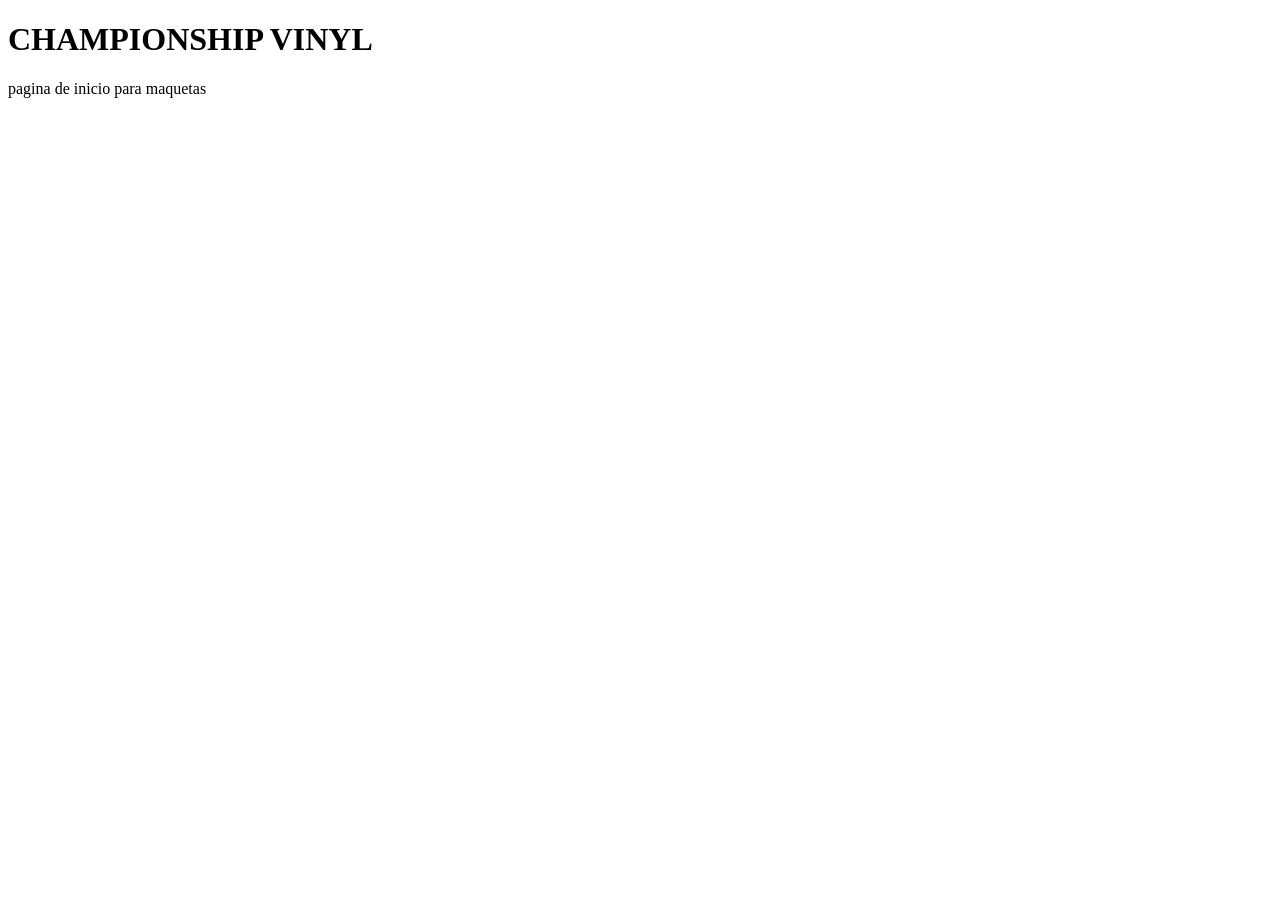
==== index.html @ 464acdf5 "Add files via upload" ====
<!DOCTYPE html>
<html lang="es">
<head>
    <title>Championship Vinyl</title>
    <link rel="stylesheet" type="text/css" href="css/estilos.css">
</head>
<body>
    <header><h1>CHAMPIONSHIP VINYL</h1>
    </header>
    <main>
        <p>pagina de inicio para maquetas</p>
    </main>
</body>
</html>
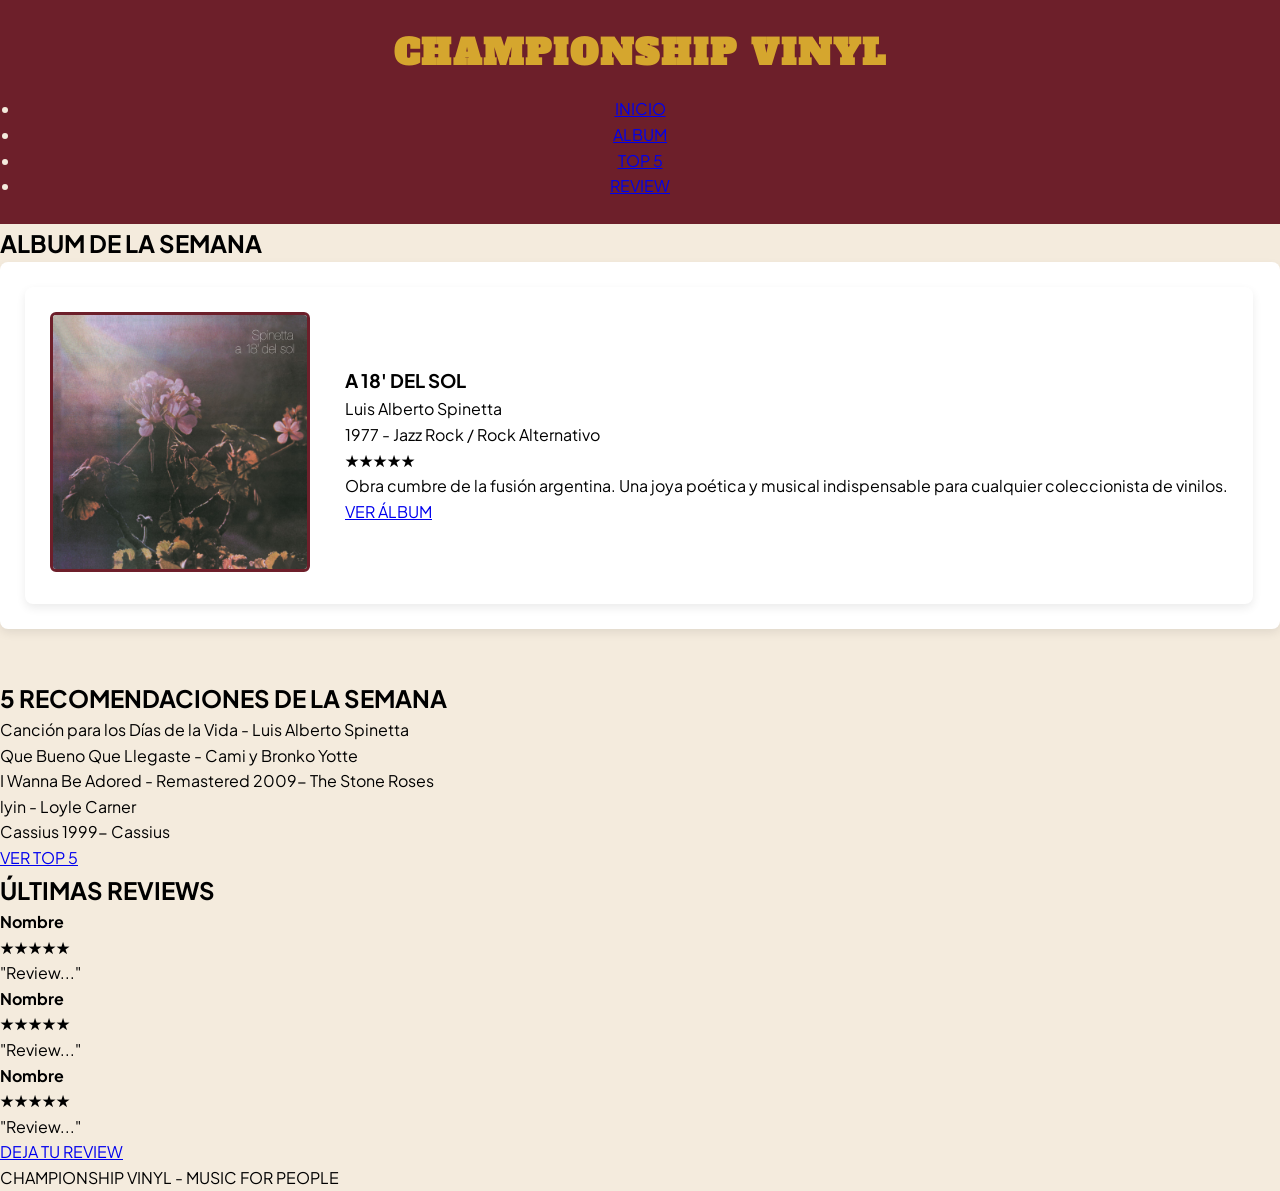
==== commit 5d9252b2: "Add files via upload" ====
--- a/index.html
+++ b/index.html
@@ -1,14 +1,85 @@
 <!DOCTYPE html>
 <html lang="es">
 <head>
-    <title>Championship Vinyl</title>
-    <link rel="stylesheet" type="text/css" href="css/estilos.css">
+    <title>Championship Vinyl - Home</title>
+    <link rel="stylesheet" href="css/estilos.css">
 </head>
 <body>
-    <header><h1>CHAMPIONSHIP VINYL</h1>
+
+    <header>
+        <h1>CHAMPIONSHIP VINYL</h1>
+        <nav>
+            <ul>
+                <li><a href="index.html">INICIO</a></li>
+                <li><a href="#">ALBUM</a></li>
+                <li><a href="#">TOP 5</a></li>
+                <li><a href="#">REVIEW</a></li>
+            </ul>
+        </nav>
     </header>
     <main>
-        <p>pagina de inicio para maquetas</p>
+
+        <section class="album-semana">
+            <h2>ALBUM DE LA SEMANA</h2>
+            <div class="contenedor-album">
+        
+              <div class="contenedor-album">
+                <div class="portada">
+                    <img src="images/a-18-del-sol.jpg" alt="Portada A 18' Del Sol - Luis Alberto Spinetta">
+                </div>
+        <div class="info-album">
+                    <h3>A 18' DEL SOL</h3>
+                    <p class="artista">Luis Alberto Spinetta</p>
+                    <p class="detalles">1977 - Jazz Rock / Rock Alternativo</p>
+                    <p class="puntuacion">★★★★★</p>
+                    <p class="descripcion">
+                        Obra cumbre de la fusión argentina. Una joya poética y musical indispensable para cualquier coleccionista de vinilos.
+                    </p>
+                    <a href="#" class="boton">VER ÁLBUM</a>
+                </div>
+            </div>
+        </section>
+
+        <section class="top-five">
+            <h2>5 RECOMENDACIONES DE LA SEMANA</h2>
+            <ol>
+                <li>Canción para los Días de la Vida - Luis Alberto Spinetta</li>
+                <li>Que Bueno Que Llegaste - Cami y Bronko Yotte</li>
+                <li>I Wanna Be Adored - Remastered 2009- The Stone Roses </li>
+                <li>lyin - Loyle Carner</li>
+                <li>Cassius 1999- Cassius</li>
+            </ol>
+            <a href="#" class="boton">VER TOP 5</a>
+        </section>
+            <h2>ÚLTIMAS REVIEWS</h2>
+            
+            <div class="contenedor-reviews">
+                <article class="tarjeta-review">
+                    <h4>Nombre</h4>
+                    <p class="puntuacion">★★★★★</p>
+                    <p>"Review..."</p>
+                </article>
+
+                <article class="tarjeta-review">
+                    <h4>Nombre</h4>
+                    <p class="puntuacion">★★★★★</p>
+                    <p>"Review..."</p>
+                </article>
+
+                <article class="tarjeta-review">
+                    <h4>Nombre</h4>
+                    <p class="puntuacion">★★★★★</p>
+                    <p>"Review..."</p>
+                </article>
+            </div>
+
+            <a href="#" class="boton">DEJA TU REVIEW</a>
+        </section>
+
     </main>
+    <footer>
+        <p>CHAMPIONSHIP VINYL - MUSIC FOR PEOPLE</p>
+    </footer>
+
 </body>
-</html>
+</html>
--- a/css/estilos.css
+++ b/css/estilos.css
@@ -0,0 +1,47 @@
+@import url('https://fonts.googleapis.com/css2?family=Abril+Fatface&family=Alfa+Slab+One&family=Courier+Prime:ital,wght@0,400;0,700;1,400&family=Plus+Jakarta+Sans:ital,wght@0,200..800;1,200..800&display=swap');
+* {
+    margin: 0;
+    padding: 0;
+    box-sizing: border-box;
+}
+
+body {
+    background-color: #F4EBDD; /* Crema */
+    color: #000000;
+    font-family: 'Plus Jakarta Sans', sans-serif;
+    line-height: 1.6;
+}
+header {
+    background-color: #6D1F2A; /* Bordó */
+    color: #F4EBDD;
+    padding: 25px 20px;
+    text-align: center;
+}
+
+header h1 {
+    font-family: 'Alfa Slab One', cursive;
+    font-size: 2.2rem;
+    letter-spacing: 2px;
+    margin-bottom: 15px;
+    color: #D5A62E;
+}
+.album-semana {
+    margin-bottom: 50px;
+}
+
+.contenedor-album {
+    display: flex;
+    align-items: center;
+    gap: 35px;
+    background-color: #FFFFFF;
+    padding: 25px;
+    border-radius: 8px;
+    box-shadow: 0 4px 10px rgba(0,0,0,0.08);
+}
+.portada img {
+    width: 260px;
+    height: 260px;
+    object-fit: cover;
+    border-radius: 6px;
+    border: 3px solid #6D1F2A;
+}
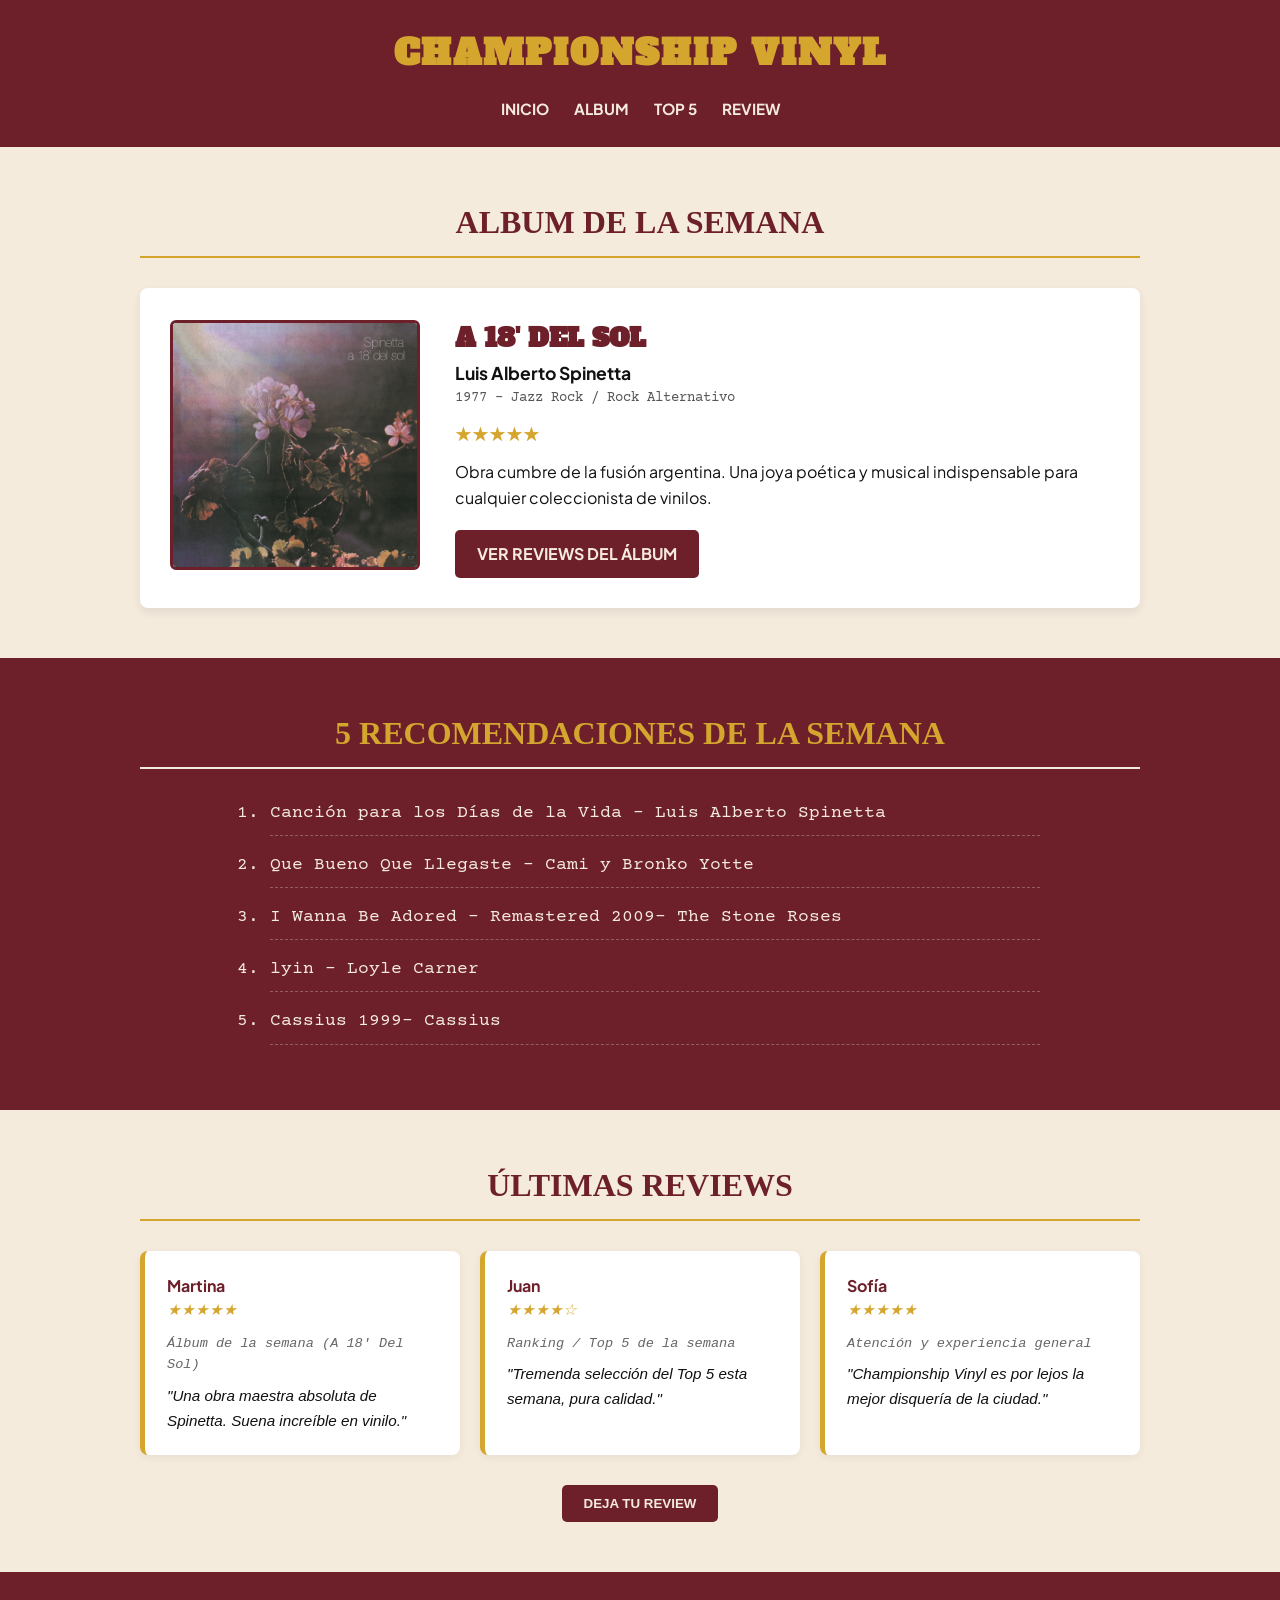
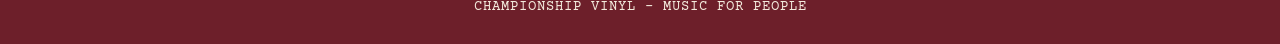
==== commit 11414ac7: "Add files via upload" ====
--- a/index.html
+++ b/index.html
@@ -1,29 +1,28 @@
 <!DOCTYPE html>
 <html lang="es">
 <head>
+   <meta charset="UTF-8">
+    <meta name="viewport" content="width=device-width, initial-scale=1.0">
     <title>Championship Vinyl - Home</title>
     <link rel="stylesheet" href="css/estilos.css">
 </head>
 <body>
-
     <header>
         <h1>CHAMPIONSHIP VINYL</h1>
         <nav>
             <ul>
                 <li><a href="index.html">INICIO</a></li>
-                <li><a href="#">ALBUM</a></li>
-                <li><a href="#">TOP 5</a></li>
-                <li><a href="#">REVIEW</a></li>
+                <li><a href="#album">ALBUM</a></li>
+                <li><a href="#top5">TOP 5</a></li>
+                <li><a href="#reviews">REVIEW</a></li>
             </ul>
         </nav>
     </header>
     <main>
+        <section id="album" class="seccion-clara album-semana">
+            <h2>ALBUM DE LA SEMANA</h2>
 
-        <section class="album-semana">
-            <h2>ALBUM DE LA SEMANA</h2>
             <div class="contenedor-album">
-        
-              <div class="contenedor-album">
                 <div class="portada">
                     <img src="images/a-18-del-sol.jpg" alt="Portada A 18' Del Sol - Luis Alberto Spinetta">
                 </div>
@@ -35,45 +34,83 @@
                     <p class="descripcion">
                         Obra cumbre de la fusión argentina. Una joya poética y musical indispensable para cualquier coleccionista de vinilos.
                     </p>
-                    <a href="#" class="boton">VER ÁLBUM</a>
+                    <a href="#reviews" class="boton">VER REVIEWS DEL ÁLBUM</a>
                 </div>
             </div>
         </section>
 
-        <section class="top-five">
+        <section id="top5" class="seccion-oscura top-five">
             <h2>5 RECOMENDACIONES DE LA SEMANA</h2>
-            <ol>
+            <ol class="lista-desktop">
                 <li>Canción para los Días de la Vida - Luis Alberto Spinetta</li>
                 <li>Que Bueno Que Llegaste - Cami y Bronko Yotte</li>
                 <li>I Wanna Be Adored - Remastered 2009- The Stone Roses </li>
                 <li>lyin - Loyle Carner</li>
                 <li>Cassius 1999- Cassius</li>
             </ol>
-            <a href="#" class="boton">VER TOP 5</a>
-        </section>
-            <h2>ÚLTIMAS REVIEWS</h2>
+
+            <div class="carrusel-mobile">
+    <button class="btn-carrusel" onclick="anteriorCancion()">❮</button>
+    
+    <div class="tarjeta-carrusel">
+        <span id="numero-cancion">1 / 5</span>
+        <p id="texto-cancion">Canción para los Días de la Vida - Luis Alberto Spinetta</p>
+    </div>
+   <button class="btn-carrusel" onclick="siguienteCancion()">❯</button>
+</div>
+ </section>
+ <section id="reviews" class="seccion-clara reviews">
+      <h2>ÚLTIMAS REVIEWS</h2>
             
-            <div class="contenedor-reviews">
-                <article class="tarjeta-review">
-                    <h4>Nombre</h4>
-                    <p class="puntuacion">★★★★★</p>
-                    <p>"Review..."</p>
-                </article>
+         <div class="contenedor-reviews" id="grid-reviews">
+             <article class="tarjeta-review">
+                <h4>Martina</h4>
+                <p class="puntuacion">★★★★★</p>
+                <p class="album-review">Álbum de la semana (A 18' Del Sol)</p>
+                <p>"Una obra maestra absoluta de Spinetta. Suena increíble en vinilo."</p>
+            </article>
 
-                <article class="tarjeta-review">
-                    <h4>Nombre</h4>
-                    <p class="puntuacion">★★★★★</p>
-                    <p>"Review..."</p>
-                </article>
+            <article class="tarjeta-review">
+                 <h4>Juan</h4>
+                 <p class="puntuacion">★★★★☆</p>
+                 <p class="album-review">Ranking / Top 5 de la semana</p>
+                 <p>"Tremenda selección del Top 5 esta semana, pura calidad."</p>
+            </article>
 
-                <article class="tarjeta-review">
-                    <h4>Nombre</h4>
-                    <p class="puntuacion">★★★★★</p>
-                    <p>"Review..."</p>
-                </article>
+            <article class="tarjeta-review">
+                 <h4>Sofía</h4>
+                 <p class="puntuacion">★★★★★</p>
+                 <p class="album-review">Atención y experiencia general</p>
+                 <p>"Championship Vinyl es por lejos la mejor disquería de la ciudad."</p>
+            </article>
+        </div>
+
+      <div class="bloque-formulario">
+                <button id="btn-mostrar-form" class="boton" onclick="mostrarFormulario()">DEJA TU REVIEW</button>
+
+                <form id="form-review" class="formulario-oculto" onsubmit="agregarReview(event)">
+                    <h3>Escribí tu opinión</h3>
+                    
+                    <label for="select-tipo">¿Sobre qué querés opinar?:</label>
+                    <select id="select-tipo">
+                        <option value="Álbum de la semana (A 18' Del Sol)">Álbum de la semana (A 18' Del Sol)</option>
+                        <option value="Ranking / Top 5 de la semana">Ranking / Top 5 de la semana</option>
+                        <option value="Atención y experiencia general">Atención y experiencia general</option>
+                    </select>
+
+                    <input type="text" id="input-nombre" placeholder="Tu nombre" required>
+                    
+                    <select id="select-estrellas">
+                        <option value="★★★★★">★★★★★ (5 estrellas)</option>
+                        <option value="★★★★☆">★★★★☆ (4 estrellas)</option>
+                        <option value="★★★☆☆">★★★☆☆ (3 estrellas)</option>
+                    </select>
+
+                    <textarea id="input-comentario" placeholder="Escribí tu comentario aquí..." required></textarea>
+                    
+                    <button type="submit" class="boton">PUBLICAR REVIEW</button>
+                </form>
             </div>
-
-            <a href="#" class="boton">DEJA TU REVIEW</a>
         </section>
 
     </main>
@@ -81,5 +118,6 @@
         <p>CHAMPIONSHIP VINYL - MUSIC FOR PEOPLE</p>
     </footer>
 
+    <script src="js/main.js"></script>
 </body>
 </html>
--- a/css/estilos.css
+++ b/css/estilos.css
@@ -1,4 +1,7 @@
 @import url('https://fonts.googleapis.com/css2?family=Abril+Fatface&family=Alfa+Slab+One&family=Courier+Prime:ital,wght@0,400;0,700;1,400&family=Plus+Jakarta+Sans:ital,wght@0,200..800;1,200..800&display=swap');
+html {
+    scroll-behavior: smooth;
+}
 * {
     margin: 0;
     padding: 0;
@@ -7,7 +10,7 @@
 
 body {
     background-color: #F4EBDD; /* Crema */
-    color: #000000;
+    color: #111111;
     font-family: 'Plus Jakarta Sans', sans-serif;
     line-height: 1.6;
 }
@@ -23,25 +26,294 @@
     font-size: 2.2rem;
     letter-spacing: 2px;
     margin-bottom: 15px;
+    color: #D5A62E; /* Mostaza */
+}
+
+nav ul {
+    list-style-type: none;
+    display: flex;
+    justify-content: center;
+    gap: 25px;
+}
+
+nav a {
+    color: #F4EBDD;
+    text-decoration: none;
+    font-weight: 700;
+    font-size: 0.95rem;
+    transition: color 0.3s ease;
+}
+
+nav a:hover {
     color: #D5A62E;
 }
-.album-semana {
-    margin-bottom: 50px;
-}
-
+.seccion-clara {
+    background-color: #F4EBDD; /* Crema */
+    color: #111111;
+    padding: 50px 20px;
+}
+
+.seccion-oscura {
+    background-color: #6D1F2A; /* Bordó - Corte visual */
+    color: #F4EBDD;
+    padding: 50px 20px;
+}
+
+.seccion-clara h2 {
+    font-family: 'Abril Fatface', serif;
+    font-size: 2rem;
+    color: #6D1F2A;
+    text-align: center;
+    margin-bottom: 30px;
+    border-bottom: 2px solid #D5A62E;
+    padding-bottom: 8px;
+    max-width: 1000px;
+    margin-left: auto;
+    margin-right: auto;
+}
+
+.seccion-oscura h2 {
+    font-family: 'Abril Fatface', serif;
+    font-size: 2rem;
+    color: #D5A62E;
+    text-align: center;
+    margin-bottom: 30px;
+    border-bottom: 2px solid #F4EBDD;
+    padding-bottom: 8px;
+    max-width: 1000px;
+    margin-left: auto;
+    margin-right: auto;
+}
 .contenedor-album {
+    max-width: 1000px;
+    margin: 0 auto;
     display: flex;
     align-items: center;
     gap: 35px;
     background-color: #FFFFFF;
-    padding: 25px;
+    padding: 30px;
     border-radius: 8px;
     box-shadow: 0 4px 10px rgba(0,0,0,0.08);
 }
+
 .portada img {
-    width: 260px;
-    height: 260px;
+    width: 250px;
+    height: 250px;
     object-fit: cover;
     border-radius: 6px;
     border: 3px solid #6D1F2A;
+}
+
+.info-album {
+    flex: 1;
+}
+
+.info-album h3 {
+    font-family: 'Alfa Slab One', cursive;
+    font-size: 1.6rem;
+    color: #6D1F2A;
+}
+
+.info-album .artista {
+    font-weight: 700;
+    font-size: 1.1rem;
+}
+
+.info-album .detalles {
+    font-family: 'Courier Prime', monospace;
+    color: #555555;
+    font-size: 0.9rem;
+    margin-bottom: 8px;
+}
+
+.puntuacion {
+    color: #D5A62E;
+    font-size: 1.2rem;
+    margin-bottom: 10px;
+}
+
+.info-album .descripcion {
+    margin-bottom: 20px;
+}
+.top-five ol.lista-desktop {
+    max-width: 800px;
+    margin: 0 auto;
+    padding-left: 30px;
+    font-family: 'Courier Prime', monospace;
+    font-size: 1.1rem;
+}
+
+.top-five li {
+    margin-bottom: 15px;
+    padding-bottom: 8px;
+    border-bottom: 1px dashed rgba(244, 235, 221, 0.3);
+}
+
+.carrusel-mobile {
+    display: none;
+}
+.contenedor-reviews {
+    max-width: 1000px;
+    margin: 0 auto 30px auto;
+    display: flex;
+    gap: 20px;
+}
+
+.tarjeta-review {
+    flex: 1;
+    background-color: #FFFFFF;
+    padding: 22px;
+    border-radius: 8px;
+    border-left: 5px solid #D5A62E;
+    box-shadow: 0 2px 8px rgba(0,0,0,0.06);
+}
+
+.tarjeta-review h4 {
+    font-weight: 700;
+    color: #6D1F2A;
+}
+
+.tarjeta-review .album-review {
+    font-family: 'Courier Prime', monospace;
+    font-size: 0.85rem;
+    color: #666666;
+    margin-bottom: 8px;
+}
+
+.tarjeta-review p {
+    font-style: italic;
+    font-size: 0.95rem;
+}
+
+.bloque-formulario {
+    text-align: center;
+    max-width: 600px;
+    margin: 0 auto;
+}
+
+.formulario-oculto {
+    display: none;
+    background-color: #FFFFFF;
+    padding: 25px;
+    border-radius: 8px;
+    margin-top: 20px;
+    box-shadow: 0 4px 12px rgba(0,0,0,0.1);
+    text-align: left;
+}
+
+.formulario-oculto h3 {
+    color: #6D1F2A;
+    margin-bottom: 15px;
+}
+
+.formulario-oculto label {
+    font-weight: 700;
+    font-size: 0.9rem;
+    display: block;
+    margin-bottom: 5px;
+}
+
+.formulario-oculto input, 
+.formulario-oculto select, 
+.formulario-oculto textarea {
+    width: 100%;
+    padding: 10px;
+    margin-bottom: 12px;
+    border: 1px solid #CCCCCC;
+    border-radius: 4px;
+    font-family: 'Plus Jakarta Sans', sans-serif;
+}
+.boton {
+    display: inline-block;
+    background-color: #6D1F2A;
+    color: #F4EBDD;
+    padding: 11px 22px;
+    text-decoration: none;
+    font-weight: 700;
+    border: none;
+    border-radius: 5px;
+    cursor: pointer;
+    transition: background-color 0.3s ease;
+}
+
+.seccion-oscura .boton {
+    background-color: #D5A62E;
+    color: #111111;
+}
+
+.boton:hover {
+    background-color: #D5A62E;
+    color: #111111;
+}
+
+footer {
+    background-color: #6D1F2A;
+    color: #F4EBDD;
+    text-align: center;
+    padding: 25px;
+    font-family: 'Courier Prime', monospace;
+    font-size: 0.85rem;
+    letter-spacing: 1px;
+}
+@media screen and (max-width: 768px) {
+    .contenedor-album {
+        flex-direction: column;
+        text-align: center;
+    }
+
+    .contenedor-reviews {
+        flex-direction: column;
+    }
+}
+
+@media screen and (max-width: 480px) {
+    .top-five ol.lista-desktop {
+        display: none;
+    }
+
+    .carrusel-mobile {
+        display: flex;
+        align-items: center;
+        justify-content: center;
+        gap: 15px;
+        max-width: 320px;
+        margin: 0 auto;
+    }
+
+    .tarjeta-carrusel {
+        background-color: #FFFFFF;
+        color: #111111;
+        padding: 20px;
+        border-radius: 8px;
+        text-align: center;
+        min-height: 120px;
+        display: flex;
+        flex-direction: column;
+        justify-content: center;
+        flex: 1;
+        box-shadow: 0 4px 8px rgba(0,0,0,0.2);
+    }
+
+    #numero-cancion {
+        font-family: 'Courier Prime', monospace;
+        font-weight: 700;
+        color: #6D1F2A;
+        font-size: 0.9rem;
+        margin-bottom: 5px;
+    }
+
+    #texto-cancion {
+        font-weight: 600;
+        font-size: 0.95rem;
+    }
+
+    .btn-carrusel {
+        background-color: #D5A62E;
+        color: #111111;
+        border: none;
+        padding: 10px 14px;
+        font-size: 1.2rem;
+        border-radius: 50%;
+        cursor: pointer;
+    }
 }
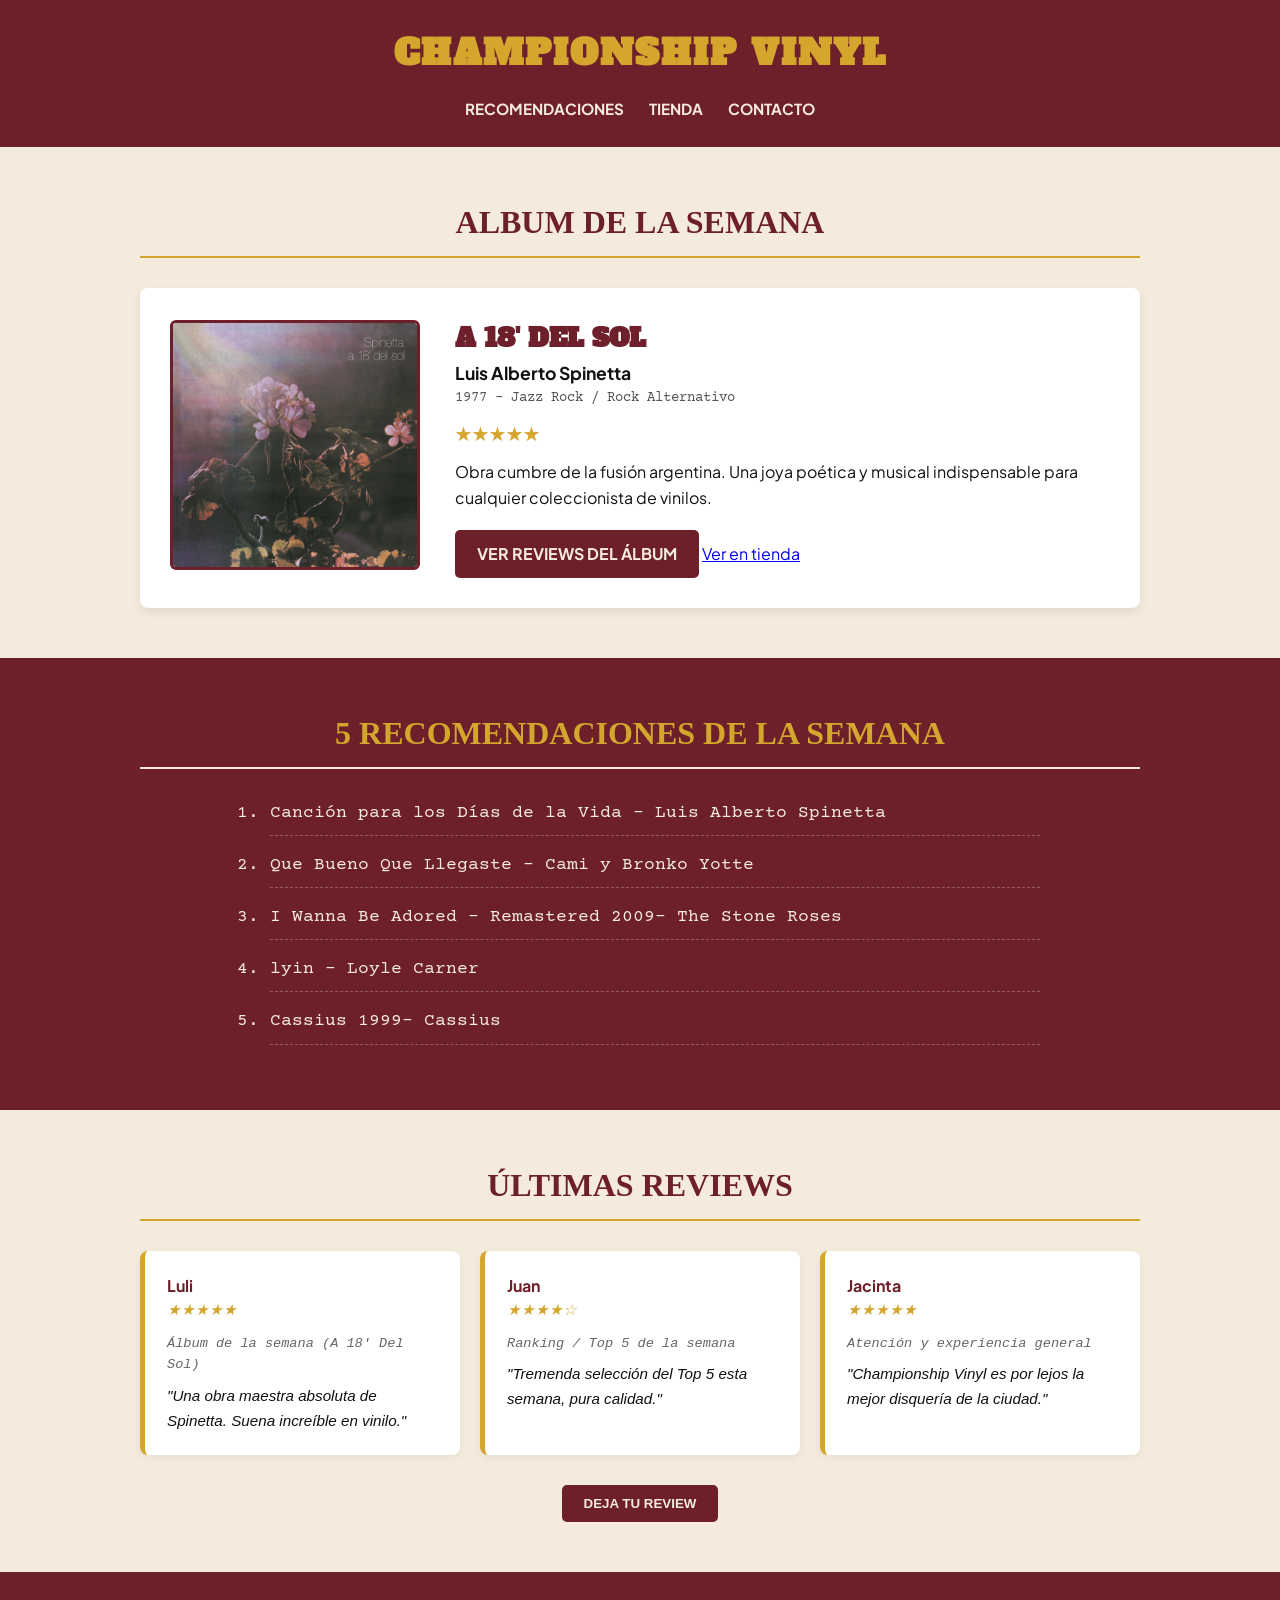
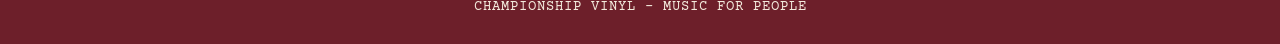
==== commit 52c36697: "Add files via upload" ====
--- a/index.html
+++ b/index.html
@@ -10,11 +10,10 @@
     <header>
         <h1>CHAMPIONSHIP VINYL</h1>
         <nav>
-            <ul>
-                <li><a href="index.html">INICIO</a></li>
-                <li><a href="#album">ALBUM</a></li>
-                <li><a href="#top5">TOP 5</a></li>
-                <li><a href="#reviews">REVIEW</a></li>
+           <ul>
+                <li><a href="index.html" class="activo">RECOMENDACIONES</a></li>
+                <li><a href="tienda.html">TIENDA</a></li>
+                <li><a href="contacto.html">CONTACTO</a></li>
             </ul>
         </nav>
     </header>
@@ -26,18 +25,20 @@
                 <div class="portada">
                     <img src="images/a-18-del-sol.jpg" alt="Portada A 18' Del Sol - Luis Alberto Spinetta">
                 </div>
-        <div class="info-album">
-                    <h3>A 18' DEL SOL</h3>
-                    <p class="artista">Luis Alberto Spinetta</p>
-                    <p class="detalles">1977 - Jazz Rock / Rock Alternativo</p>
-                    <p class="puntuacion">★★★★★</p>
-                    <p class="descripcion">
-                        Obra cumbre de la fusión argentina. Una joya poética y musical indispensable para cualquier coleccionista de vinilos.
-                    </p>
-                    <a href="#reviews" class="boton">VER REVIEWS DEL ÁLBUM</a>
-                </div>
-            </div>
-        </section>
+       <div class="info-album">
+    <h3>A 18' DEL SOL</h3>
+    <p class="artista">Luis Alberto Spinetta</p>
+    <p class="detalles">1977 - Jazz Rock / Rock Alternativo</p>
+    <p class="puntuacion">★★★★★</p>
+    <p class="descripcion">
+        Obra cumbre de la fusión argentina. Una joya poética y musical indispensable para cualquier coleccionista de vinilos.
+    </p>
+
+    <div class="acciones-album">
+        <a href="#reviews" class="boton boton-chico">VER REVIEWS DEL ÁLBUM</a>
+        <a href="tienda.html" class="boton-sutil-chico">Ver en tienda</a>
+      </div>
+    </section>
 
         <section id="top5" class="seccion-oscura top-five">
             <h2>5 RECOMENDACIONES DE LA SEMANA</h2>
@@ -64,7 +65,7 @@
             
          <div class="contenedor-reviews" id="grid-reviews">
              <article class="tarjeta-review">
-                <h4>Martina</h4>
+                <h4>Luli</h4>
                 <p class="puntuacion">★★★★★</p>
                 <p class="album-review">Álbum de la semana (A 18' Del Sol)</p>
                 <p>"Una obra maestra absoluta de Spinetta. Suena increíble en vinilo."</p>
@@ -78,7 +79,7 @@
             </article>
 
             <article class="tarjeta-review">
-                 <h4>Sofía</h4>
+                 <h4>Jacinta</h4>
                  <p class="puntuacion">★★★★★</p>
                  <p class="album-review">Atención y experiencia general</p>
                  <p>"Championship Vinyl es por lejos la mejor disquería de la ciudad."</p>
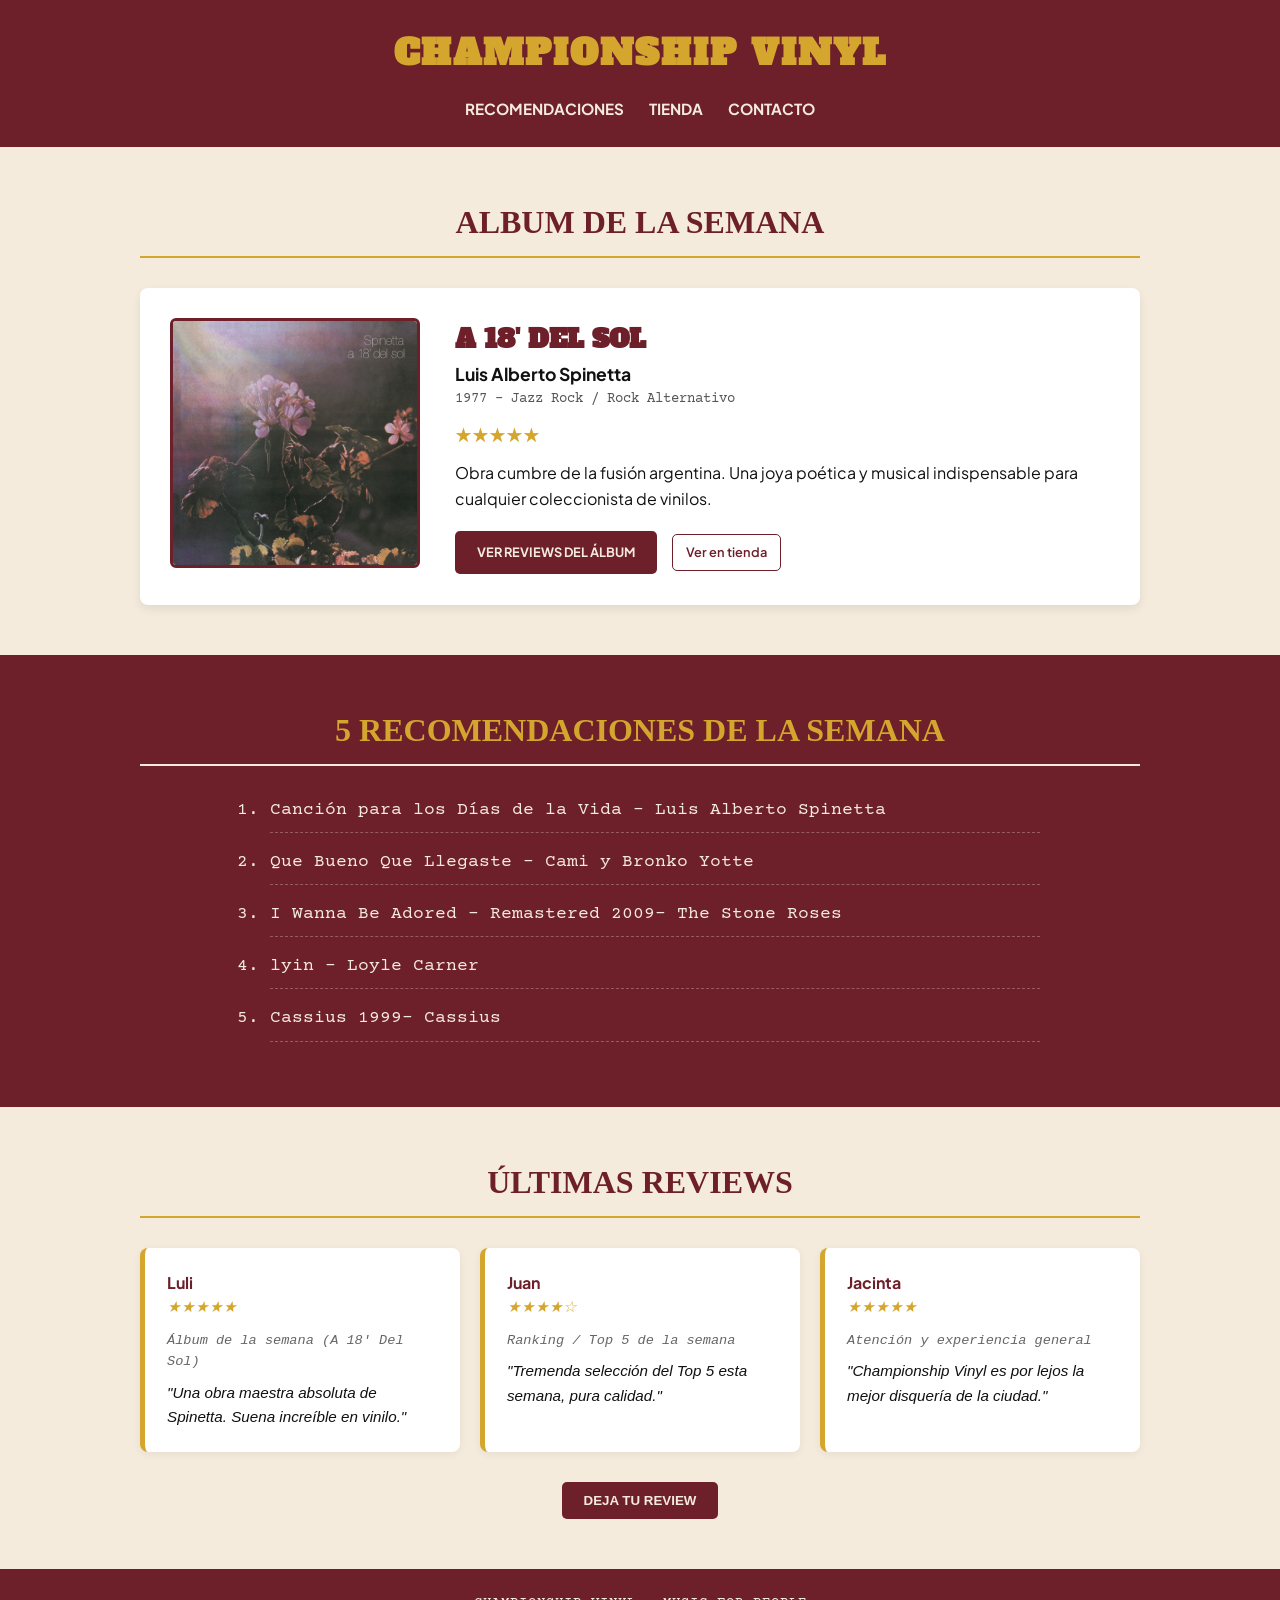
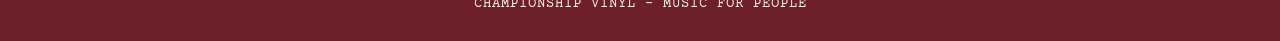
==== commit 5d3b5e5e: "Add files via upload" ====
--- a/index.html
+++ b/index.html
@@ -105,6 +105,8 @@
                         <option value="★★★★★">★★★★★ (5 estrellas)</option>
                         <option value="★★★★☆">★★★★☆ (4 estrellas)</option>
                         <option value="★★★☆☆">★★★☆☆ (3 estrellas)</option>
+                        <option value="★★★☆☆">★★☆☆☆ (2 estrellas)</option>
+                        <option value="★★★☆☆">★☆☆☆☆ (1 estrellas)</option>
                     </select>
 
                     <textarea id="input-comentario" placeholder="Escribí tu comentario aquí..." required></textarea>
--- a/css/estilos.css
+++ b/css/estilos.css
@@ -134,6 +134,35 @@
 
 .info-album .descripcion {
     margin-bottom: 20px;
+}
+.acciones-album {
+    display: flex;
+    gap: 12px;
+    align-items: center;
+    flex-wrap: wrap;
+}
+
+.boton-chico {
+    padding: 8px 14px;
+    font-size: 0.8rem;
+}
+
+.boton-sutil-chico {
+    display: inline-block;
+    padding: 7px 13px;
+    font-size: 0.8rem;
+    color: #6D1F2A;
+    background-color: transparent;
+    border: 1px solid #6D1F2A;
+    border-radius: 5px;
+    text-decoration: none;
+    font-weight: 600;
+    transition: all 0.2s ease;
+}
+
+.boton-sutil-chico:hover {
+    background-color: #6D1F2A;
+    color: #F4EBDD;
 }
 .top-five ol.lista-desktop {
     max-width: 800px;
@@ -263,6 +292,80 @@
 
     .contenedor-reviews {
         flex-direction: column;
+    }
+
+.acciones-album {
+        justify-content: center;
+        gap: 8px;
+    }
+
+    .boton-chico,
+    .boton-sutil-chico {
+        font-size: 0.75rem;
+        padding: 6px 10px;
+    }
+  
+    .grid-productos {
+        grid-template-columns: repeat(2, 1fr) !important;
+        gap: 12px !important;
+        padding: 0 10px !important;
+    }
+
+    .tarjeta-producto {
+        padding: 10px !important;
+    }
+
+    
+    .tarjeta-producto img {
+        width: 100% !important;
+        height: auto !important;
+        aspect-ratio: 1 / 1 !important;
+        object-fit: cover !important;
+    }
+
+    .tarjeta-producto h3 {
+        font-size: 0.85rem !important;
+    }
+
+    .tarjeta-producto p {
+        font-size: 0.75rem !important;
+    }
+
+    .tarjeta-producto .boton,
+    .tarjeta-producto button {
+        padding: 7px 5px !important;
+        font-size: 0.7rem !important;
+    }
+    nav ul {
+        flex-wrap: wrap !important;
+        gap: 10px !important;
+        padding: 0 5px !important;
+    }
+
+    nav a {
+        font-size: 0.8rem !important;
+    }
+  #dropdown-carrito {
+        position: fixed !important;
+        top: 130px !important;
+        left: 5% !important;
+        right: 5% !important;
+        width: 90% !important;
+        max-width: 340px !important;
+        margin: 0 auto !important;
+        transform: none !important;
+        box-sizing: border-box !important;
+        z-index: 9999 !important;
+    }
+
+
+    #dropdown-carrito li,
+    .lista-carrito li {
+        display: flex !important;
+        justify-content: space-between !important;
+        align-items: center !important;
+        gap: 8px !important;
+        font-size: 0.85rem !important;
     }
 }
 
@@ -316,4 +419,321 @@
         border-radius: 50%;
         cursor: pointer;
     }
+}
+.contenedor-contacto {
+    max-width: 900px;
+    margin: 40px auto;
+    padding: 0 20px;
+    display: flex;
+    flex-direction: column;
+    gap: 40px;
+}
+
+.info-contacto, .seccion-form-contacto {
+    background-color: #1a1a1a;
+    padding: 30px;
+    border-radius: 8px;
+    border: 1px solid #333;
+}
+
+.datos-lista p {
+    margin: 12px 0;
+    font-size: 1.05rem;
+}
+
+.seccion-form-contacto .campo {
+    margin-bottom: 15px;
+    display: flex;
+    flex-direction: column;
+    gap: 5px;
+}
+
+.seccion-form-contacto input,
+.seccion-form-contacto textarea {
+    padding: 10px;
+    background-color: #2b2b2b;
+    border: 1px solid #444;
+    color: #fff;
+    font-family: inherit;
+    border-radius: 4px;
+}
+
+.aviso-exito {
+    margin-top: 15px;
+    padding: 10px;
+    background-color: #1e3a1e;
+    color: #66ff66;
+    border-radius: 4px;
+    text-align: center;
+}
+.contenedor-tienda {
+    max-width: 1100px;
+    margin: 40px auto;
+    padding: 0 20px;
+}
+.encabezado-tienda {
+    text-align: center;
+    margin-bottom: 35px;
+}
+
+.titulo-tienda {
+    font-family: 'Abril Fatface', serif;
+    font-size: 2rem;
+    color: #6D1F2A;
+    text-align: center;
+    border-bottom: 2px solid #D5A62E;
+    padding-bottom: 8px;
+    max-width: 1000px;
+    margin: 0 auto 10px auto;
+}
+
+.bajada-tienda {
+    font-family: 'Courier Prime', monospace;
+    font-size: 0.95rem;
+    color: #555555;
+    font-style: italic;
+}
+.grid-productos {
+    display: grid;
+    grid-template-columns: repeat(auto-fit, minmax(240px, 1fr));
+    gap: 30px;
+    margin-top: 25px;
+}
+
+.tarjeta-producto {
+    background: #ffffff;
+    border: 1px solid #dcd3c3;
+    border-radius: 6px;
+    padding: 16px;
+    display: flex;
+    flex-direction: column;
+    justify-content: space-between;
+    box-shadow: 0 4px 10px rgba(0, 0, 0, 0.04);
+}
+
+.tarjeta-producto img {
+    width: 100%;
+    aspect-ratio: 1 / 1;
+    object-fit: cover;
+    border-radius: 4px;
+}
+
+.info-producto {
+    margin: 15px 0 10px;
+    text-align: center;
+}
+
+.tarjeta-producto h3 {
+    font-size: 1.1rem;
+    color: #222222;
+    margin-bottom: 5px;
+}
+
+.tarjeta-producto .artista {
+    font-size: 0.9rem;
+    color: #666666;
+    margin-bottom: 8px;
+}
+
+.tarjeta-producto .precio {
+    font-size: 1.15rem;
+    font-weight: bold;
+    color: #6e1c24;
+}
+
+.boton-compra-tienda {
+    width: 100%;
+    font-size: 0.85rem;
+    padding: 10px;
+    letter-spacing: 1px;
+}
+
+.item-carrito {
+    position: relative;
+}
+
+#btn-toggle-carrito {
+    background: transparent;
+    border: 1px solid #ffffff;
+    color: #ffffff;
+    padding: 6px 12px;
+    border-radius: 4px;
+    font-size: 0.9rem;
+    font-weight: bold;
+    cursor: pointer;
+    font-family: inherit;
+}
+
+.item-carrito {
+    position: relative;
+}
+
+.dropdown-carrito {
+    display: none;
+    position: absolute;
+    right: 0;
+    top: calc(100% + 10px);
+    width: 290px;
+    background: #ffffff;
+    border: 1px solid #dcd3c3;
+    border-radius: 8px;
+    padding: 16px;
+    box-shadow: 0 10px 25px rgba(0, 0, 0, 0.2);
+    z-index: 9999;
+    text-align: left;
+}
+
+/* Cuando se abre, fuerza a mostrarlo */
+.dropdown-carrito.abierto {
+    display: block !important;
+}
+
+.lista-carrito {
+    list-style: none;
+    padding: 0;
+    margin: 0 0 15px;
+    max-height: 220px;
+    overflow-y: auto;
+}
+
+.lista-carrito li {
+    display: flex;
+    justify-content: space-between;
+    align-items: center;
+    padding: 8px 0;
+    border-bottom: 1px solid #f0f0f0;
+    font-size: 0.85rem;
+    color: #333333;
+}
+
+.precio-item {
+    font-weight: bold;
+    color: #6e1c24;
+    margin: 0 8px;
+}
+
+.btn-borrar-item {
+    background: none;
+    border: none;
+    color: #999999;
+    cursor: pointer;
+    font-size: 0.9rem;
+}
+
+.btn-borrar-item:hover {
+    color: #6e1c24;
+}
+
+.total-carrito {
+    font-size: 1rem;
+    color: #222222;
+    border-top: 1px solid #e0d8ca;
+    padding-top: 10px;
+    margin-bottom: 12px;
+}
+
+.boton-checkout {
+    width: 100%;
+    margin-bottom: 8px;
+}
+
+.boton-vaciar {
+    width: 100%;
+    background: none;
+    border: none;
+    color: #777777;
+    font-size: 0.8rem;
+    cursor: pointer;
+    text-decoration: underline;
+}
+
+/* --- BOTÓN SUTIL EN EL ÁLBUM DE LA SEMANA --- */
+.acciones-album {
+    display: flex;
+    gap: 15px;
+    align-items: center;
+    flex-wrap: wrap;
+    margin-top: 18px;
+}
+
+.boton-compra-sutil {
+    background: transparent;
+    border: 1px solid #6e1c24;
+    color: #6e1c24;
+    padding: 10px 18px;
+    font-size: 0.85rem;
+    font-weight: bold;
+    font-family: inherit;
+    border-radius: 4px;
+    cursor: pointer;
+    transition: all 0.2s ease;
+}
+
+.boton-compra-sutil:hover {
+    background: #6e1c24;
+    color: #ffffff;
+}
+
+/* --- CONTACTO BEIGE Y CLARO --- */
+.contenedor-contacto {
+    max-width: 800px;
+    margin: 40px auto;
+    padding: 0 20px;
+    display: flex;
+    flex-direction: column;
+    gap: 30px;
+}
+
+.info-contacto, .seccion-form-contacto {
+    background-color: #ffffff;
+    padding: 30px;
+    border-radius: 6px;
+    border: 1px solid #dcd3c3;
+    color: #222222;
+    box-shadow: 0 4px 10px rgba(0, 0, 0, 0.04);
+}
+
+.info-contacto h2, .seccion-form-contacto h2 {
+    color: #222222;
+    margin-bottom: 10px;
+}
+
+.datos-lista p {
+    margin: 12px 0;
+    font-size: 1rem;
+    color: #333333;
+}
+
+.seccion-form-contacto .campo {
+    margin-bottom: 15px;
+    display: flex;
+    flex-direction: column;
+    gap: 6px;
+    text-align: left;
+}
+
+.seccion-form-contacto label {
+    font-size: 0.9rem;
+    font-weight: bold;
+    color: #333333;
+}
+
+.seccion-form-contacto input,
+.seccion-form-contacto textarea {
+    padding: 10px;
+    background-color: #fdfcf9;
+    border: 1px solid #c9bda8;
+    color: #222222;
+    font-family: inherit;
+    border-radius: 4px;
+}
+
+.aviso-exito {
+    margin-top: 15px;
+    padding: 12px;
+    background-color: #eaf5ea;
+    color: #2e662e;
+    border: 1px solid #c2e2c2;
+    border-radius: 4px;
+    text-align: center;
 }
